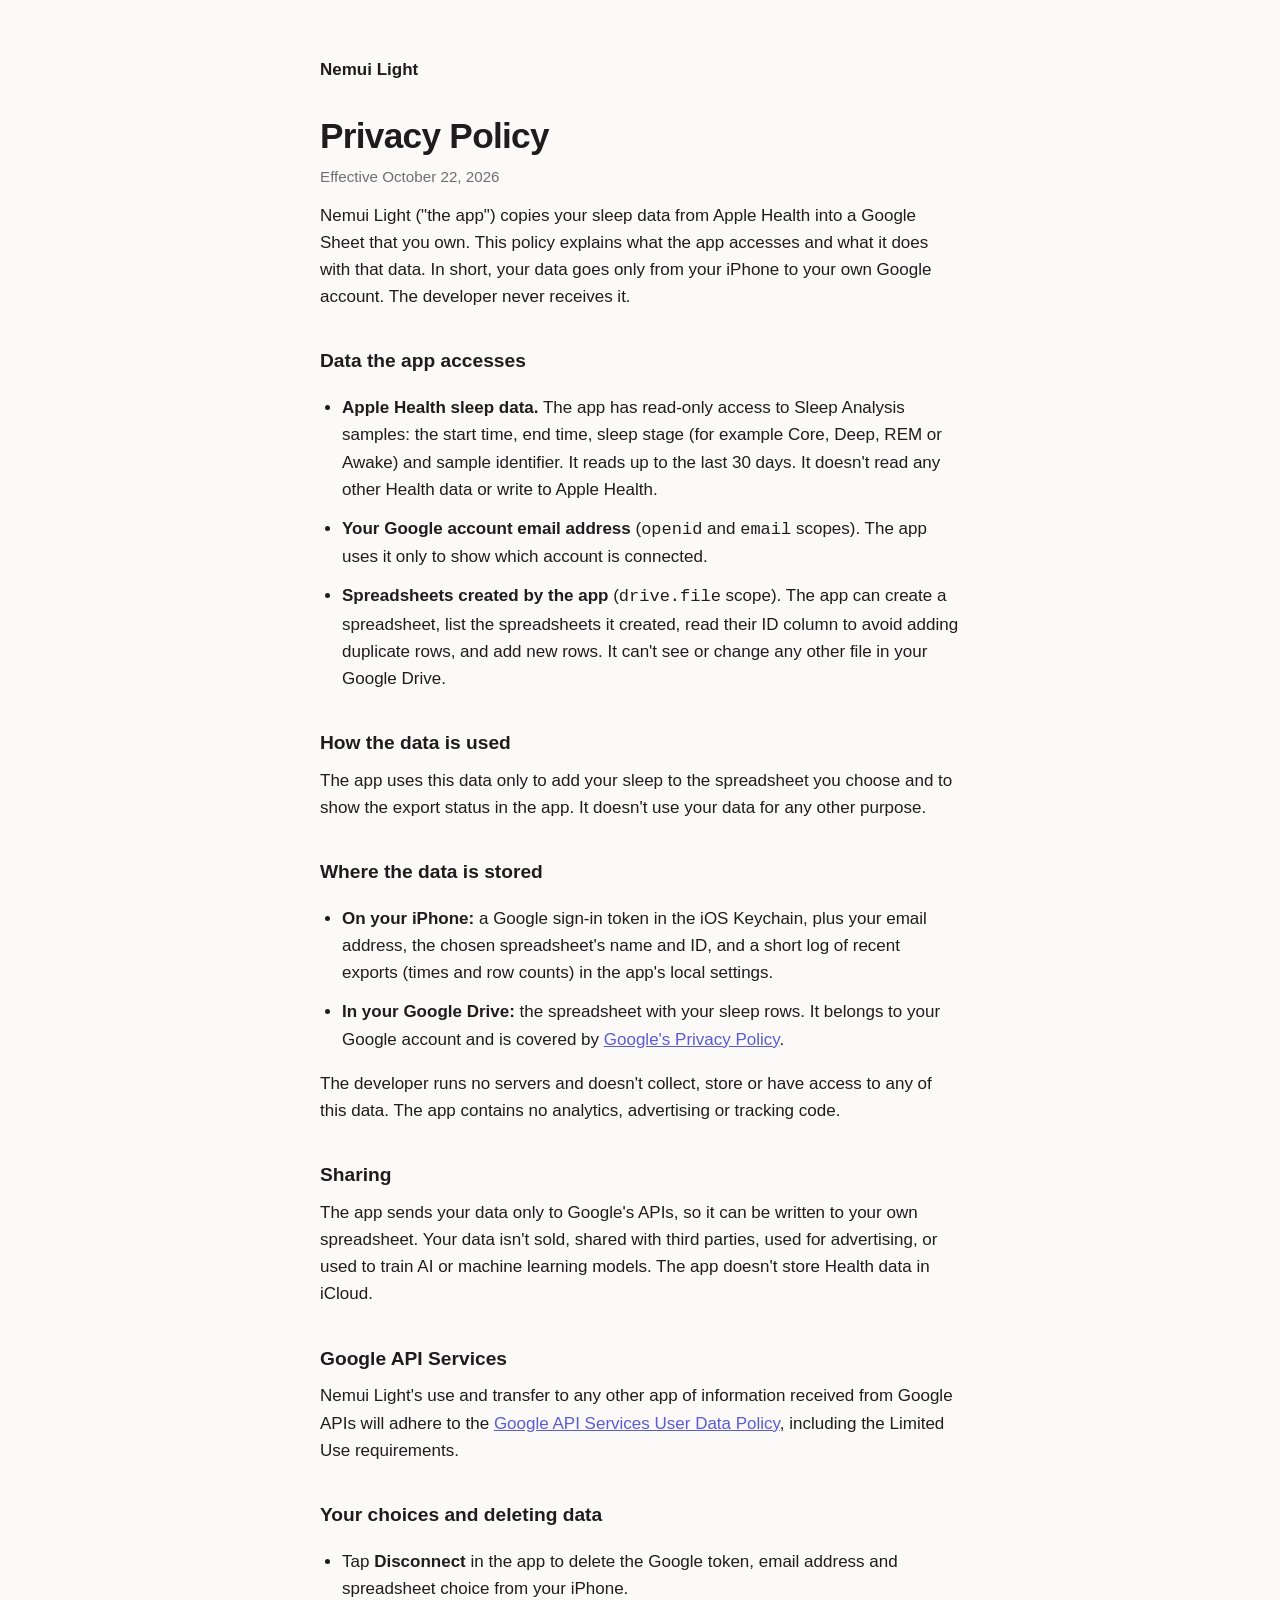
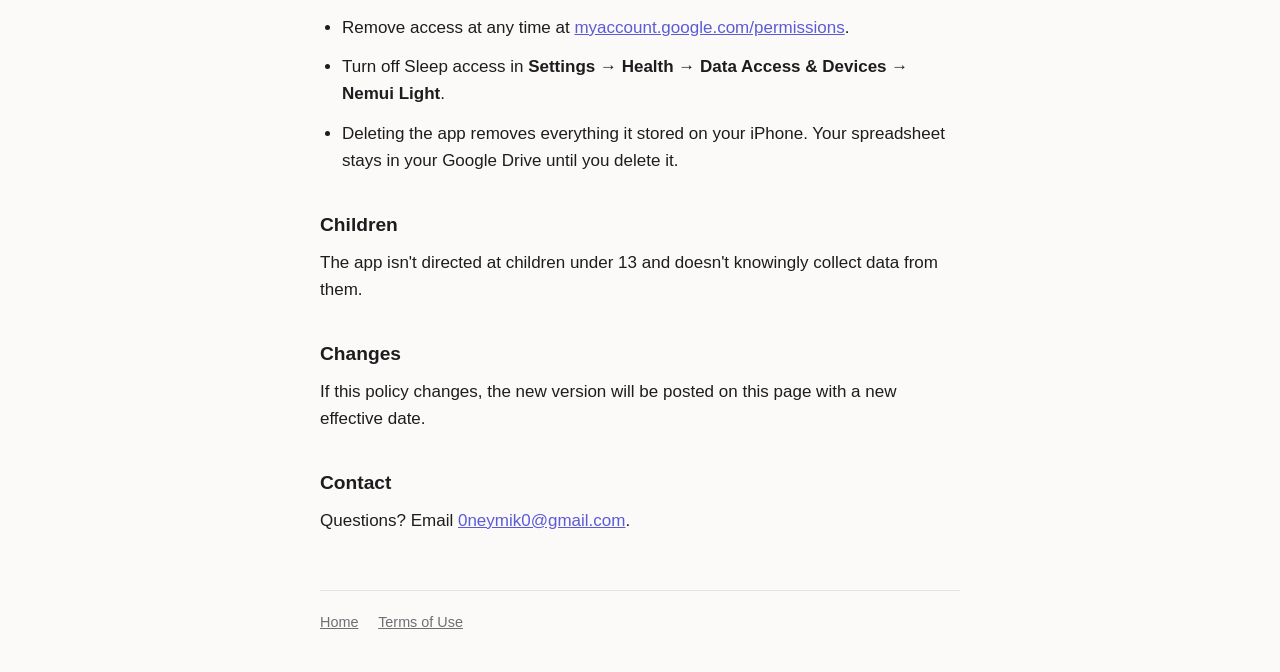
==== privacy.html @ 6a3e24eb "Nemui Light homepage, privacy policy and terms" ====
<!doctype html>
<html lang="en">
<head>
  <meta charset="utf-8">
  <meta name="viewport" content="width=device-width, initial-scale=1">
  <title>Privacy Policy · Nemui Light</title>
  <link rel="stylesheet" href="style.css">
</head>
<body>
<main>
  <header><a href="./">Nemui Light</a></header>

  <h1>Privacy Policy</h1>
  <p class="date">Effective October 22, 2026</p>

  <p>Nemui Light ("the app") copies your sleep data from Apple Health into a Google Sheet that you own. This policy explains what the app accesses and what it does with that data. In short, your data goes only from your iPhone to your own Google account. The developer never receives it.</p>

  <h2>Data the app accesses</h2>
  <ul>
    <li><strong>Apple Health sleep data.</strong> The app has read-only access to Sleep Analysis samples: the start time, end time, sleep stage (for example Core, Deep, REM or Awake) and sample identifier. It reads up to the last 30 days. It doesn't read any other Health data or write to Apple Health.</li>
    <li><strong>Your Google account email address</strong> (<code>openid</code> and <code>email</code> scopes). The app uses it only to show which account is connected.</li>
    <li><strong>Spreadsheets created by the app</strong> (<code>drive.file</code> scope). The app can create a spreadsheet, list the spreadsheets it created, read their ID column to avoid adding duplicate rows, and add new rows. It can't see or change any other file in your Google Drive.</li>
  </ul>

  <h2>How the data is used</h2>
  <p>The app uses this data only to add your sleep to the spreadsheet you choose and to show the export status in the app. It doesn't use your data for any other purpose.</p>

  <h2>Where the data is stored</h2>
  <ul>
    <li><strong>On your iPhone:</strong> a Google sign-in token in the iOS Keychain, plus your email address, the chosen spreadsheet's name and ID, and a short log of recent exports (times and row counts) in the app's local settings.</li>
    <li><strong>In your Google Drive:</strong> the spreadsheet with your sleep rows. It belongs to your Google account and is covered by <a href="https://policies.google.com/privacy">Google's Privacy Policy</a>.</li>
  </ul>
  <p>The developer runs no servers and doesn't collect, store or have access to any of this data. The app contains no analytics, advertising or tracking code.</p>

  <h2>Sharing</h2>
  <p>The app sends your data only to Google's APIs, so it can be written to your own spreadsheet. Your data isn't sold, shared with third parties, used for advertising, or used to train AI or machine learning models. The app doesn't store Health data in iCloud.</p>

  <h2>Google API Services</h2>
  <p>Nemui Light's use and transfer to any other app of information received from Google APIs will adhere to the <a href="https://developers.google.com/terms/api-services-user-data-policy">Google API Services User Data Policy</a>, including the Limited Use requirements.</p>

  <h2>Your choices and deleting data</h2>
  <ul>
    <li>Tap <strong>Disconnect</strong> in the app to delete the Google token, email address and spreadsheet choice from your iPhone.</li>
    <li>Remove access at any time at <a href="https://myaccount.google.com/permissions">myaccount.google.com/permissions</a>.</li>
    <li>Turn off Sleep access in <strong>Settings → Health → Data Access &amp; Devices → Nemui Light</strong>.</li>
    <li>Deleting the app removes everything it stored on your iPhone. Your spreadsheet stays in your Google Drive until you delete it.</li>
  </ul>

  <h2>Children</h2>
  <p>The app isn't directed at children under 13 and doesn't knowingly collect data from them.</p>

  <h2>Changes</h2>
  <p>If this policy changes, the new version will be posted on this page with a new effective date.</p>

  <h2>Contact</h2>
  <p>Questions? Email <a href="mailto:0neymik0@gmail.com">0neymik0@gmail.com</a>.</p>

  <footer>
    <a href="./">Home</a>
    <a href="terms.html">Terms of Use</a>
  </footer>
</main>
</body>
</html>
---- style.css ----
:root {
  --bg: #fbfaf8;
  --text: #1d1d1f;
  --muted: #6e6e73;
  --line: #e5e3df;
  --accent: #5b5bd6;
  color-scheme: light dark;
}

@media (prefers-color-scheme: dark) {
  :root {
    --bg: #161618;
    --text: #f2f2f4;
    --muted: #9a9aa2;
    --line: #2c2c30;
    --accent: #9b9bf5;
  }
}

* { box-sizing: border-box; }

body {
  margin: 0;
  background: var(--bg);
  color: var(--text);
  font: 17px/1.6 -apple-system, BlinkMacSystemFont, "Segoe UI", Roboto, sans-serif;
}

main {
  max-width: 680px;
  margin: 0 auto;
  padding: 56px 20px 40px;
}

header a { color: var(--text); text-decoration: none; font-weight: 600; }

h1 { font-size: 2.2rem; line-height: 1.2; margin: 32px 0 8px; letter-spacing: -0.02em; }
h2 { font-size: 1.2rem; margin: 36px 0 8px; }
p, li { margin: 0 0 12px; }
ul, ol { padding-left: 22px; }
a { color: var(--accent); }

.lead { font-size: 1.2rem; color: var(--muted); margin-bottom: 32px; }
.date { color: var(--muted); font-size: 0.95rem; }

table { border-collapse: collapse; width: 100%; font-size: 0.9rem; margin: 8px 0 16px; }
th, td { text-align: left; padding: 6px 8px; border-bottom: 1px solid var(--line); }
th { color: var(--muted); font-weight: 500; }
.table-wrap { overflow-x: auto; }

footer {
  margin-top: 56px;
  padding-top: 20px;
  border-top: 1px solid var(--line);
  color: var(--muted);
  font-size: 0.9rem;
}
footer a { color: var(--muted); margin-right: 16px; }
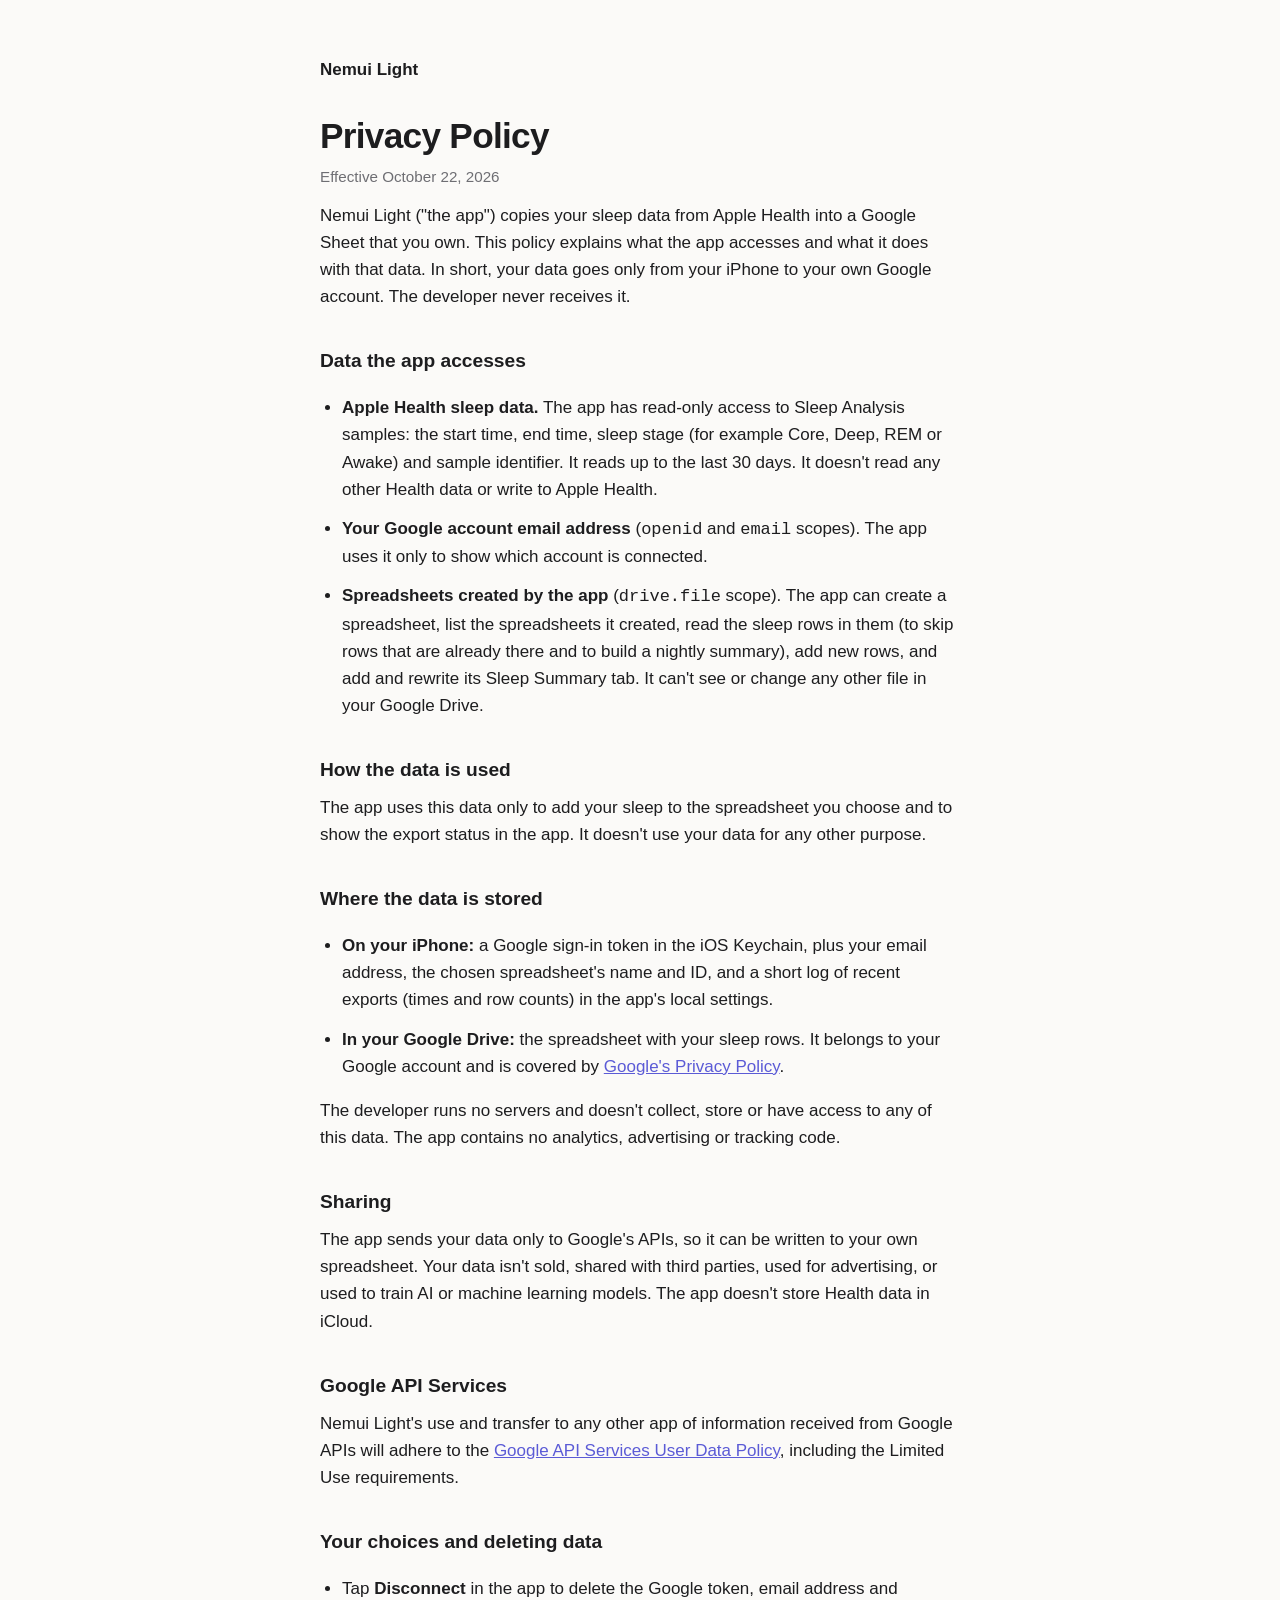
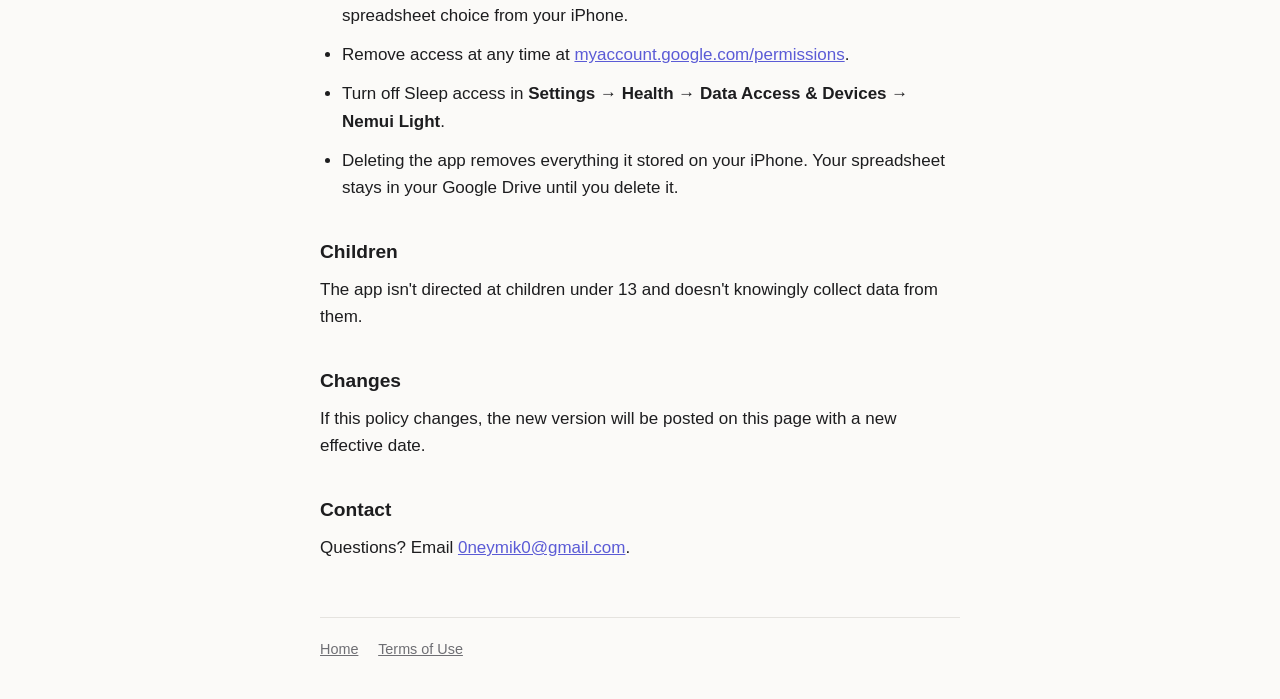
==== commit 6243287d: "Privacy policy: the app reads its rows and writes a Sleep Summary tab" ====
--- a/privacy.html
+++ b/privacy.html
@@ -19,7 +19,7 @@
   <ul>
     <li><strong>Apple Health sleep data.</strong> The app has read-only access to Sleep Analysis samples: the start time, end time, sleep stage (for example Core, Deep, REM or Awake) and sample identifier. It reads up to the last 30 days. It doesn't read any other Health data or write to Apple Health.</li>
     <li><strong>Your Google account email address</strong> (<code>openid</code> and <code>email</code> scopes). The app uses it only to show which account is connected.</li>
-    <li><strong>Spreadsheets created by the app</strong> (<code>drive.file</code> scope). The app can create a spreadsheet, list the spreadsheets it created, read their ID column to avoid adding duplicate rows, and add new rows. It can't see or change any other file in your Google Drive.</li>
+    <li><strong>Spreadsheets created by the app</strong> (<code>drive.file</code> scope). The app can create a spreadsheet, list the spreadsheets it created, read the sleep rows in them (to skip rows that are already there and to build a nightly summary), add new rows, and add and rewrite its Sleep Summary tab. It can't see or change any other file in your Google Drive.</li>
   </ul>
 
   <h2>How the data is used</h2>
